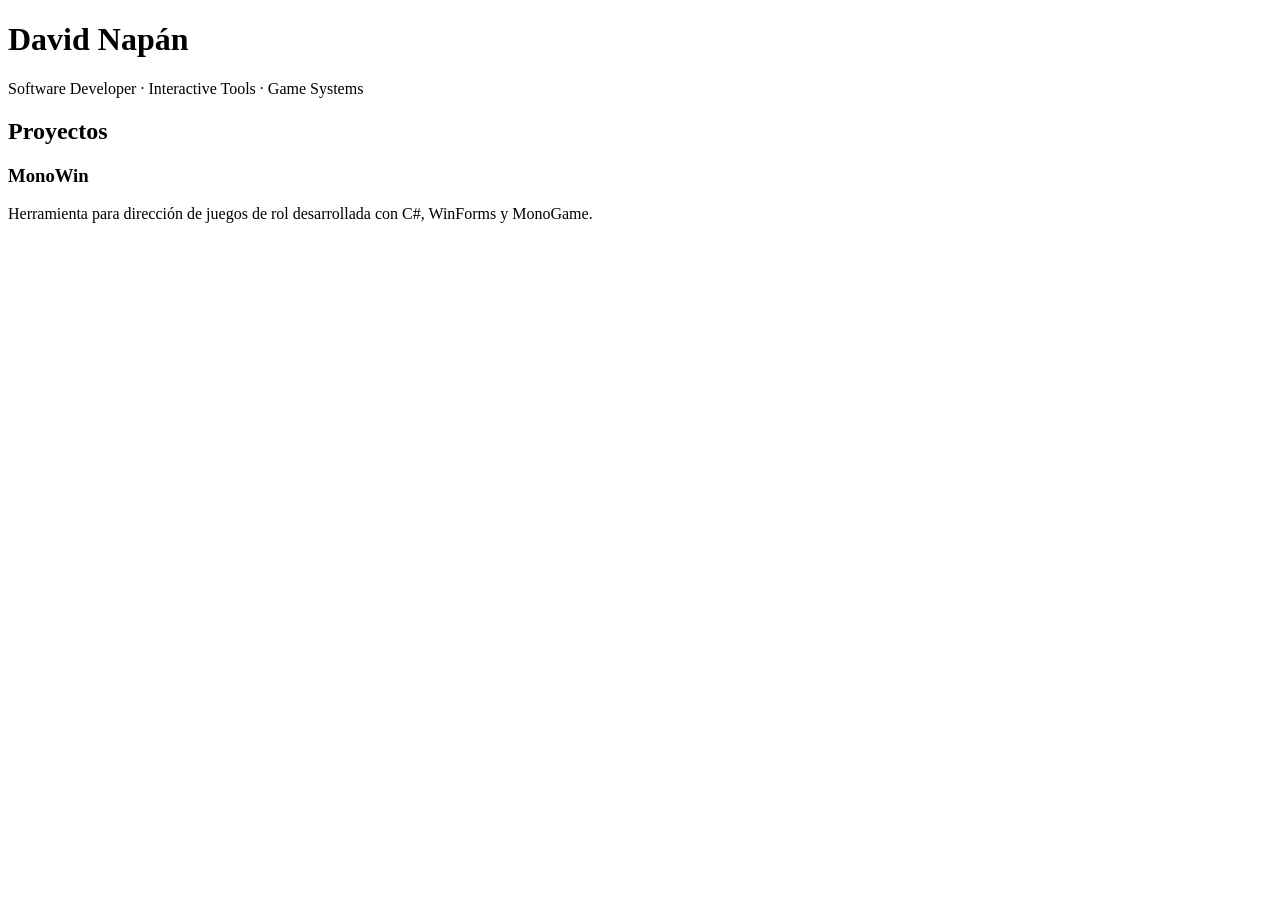
==== index.html @ 49db1dd9 "Create index.html Pantalla inicial" ====
<!DOCTYPE html>
<html lang="es">
<head>
    <meta charset="UTF-8">
    <meta name="viewport" content="width=device-width, initial-scale=1.0">
    <title>David Napán | Software Developer</title>
</head>

<body>

    <h1>David Napán</h1>
    <p>Software Developer · Interactive Tools · Game Systems</p>

    <h2>Proyectos</h2>

    <h3>MonoWin</h3>
    <p>
        Herramienta para dirección de juegos de rol desarrollada
        con C#, WinForms y MonoGame.
    </p>

</body>
</html>
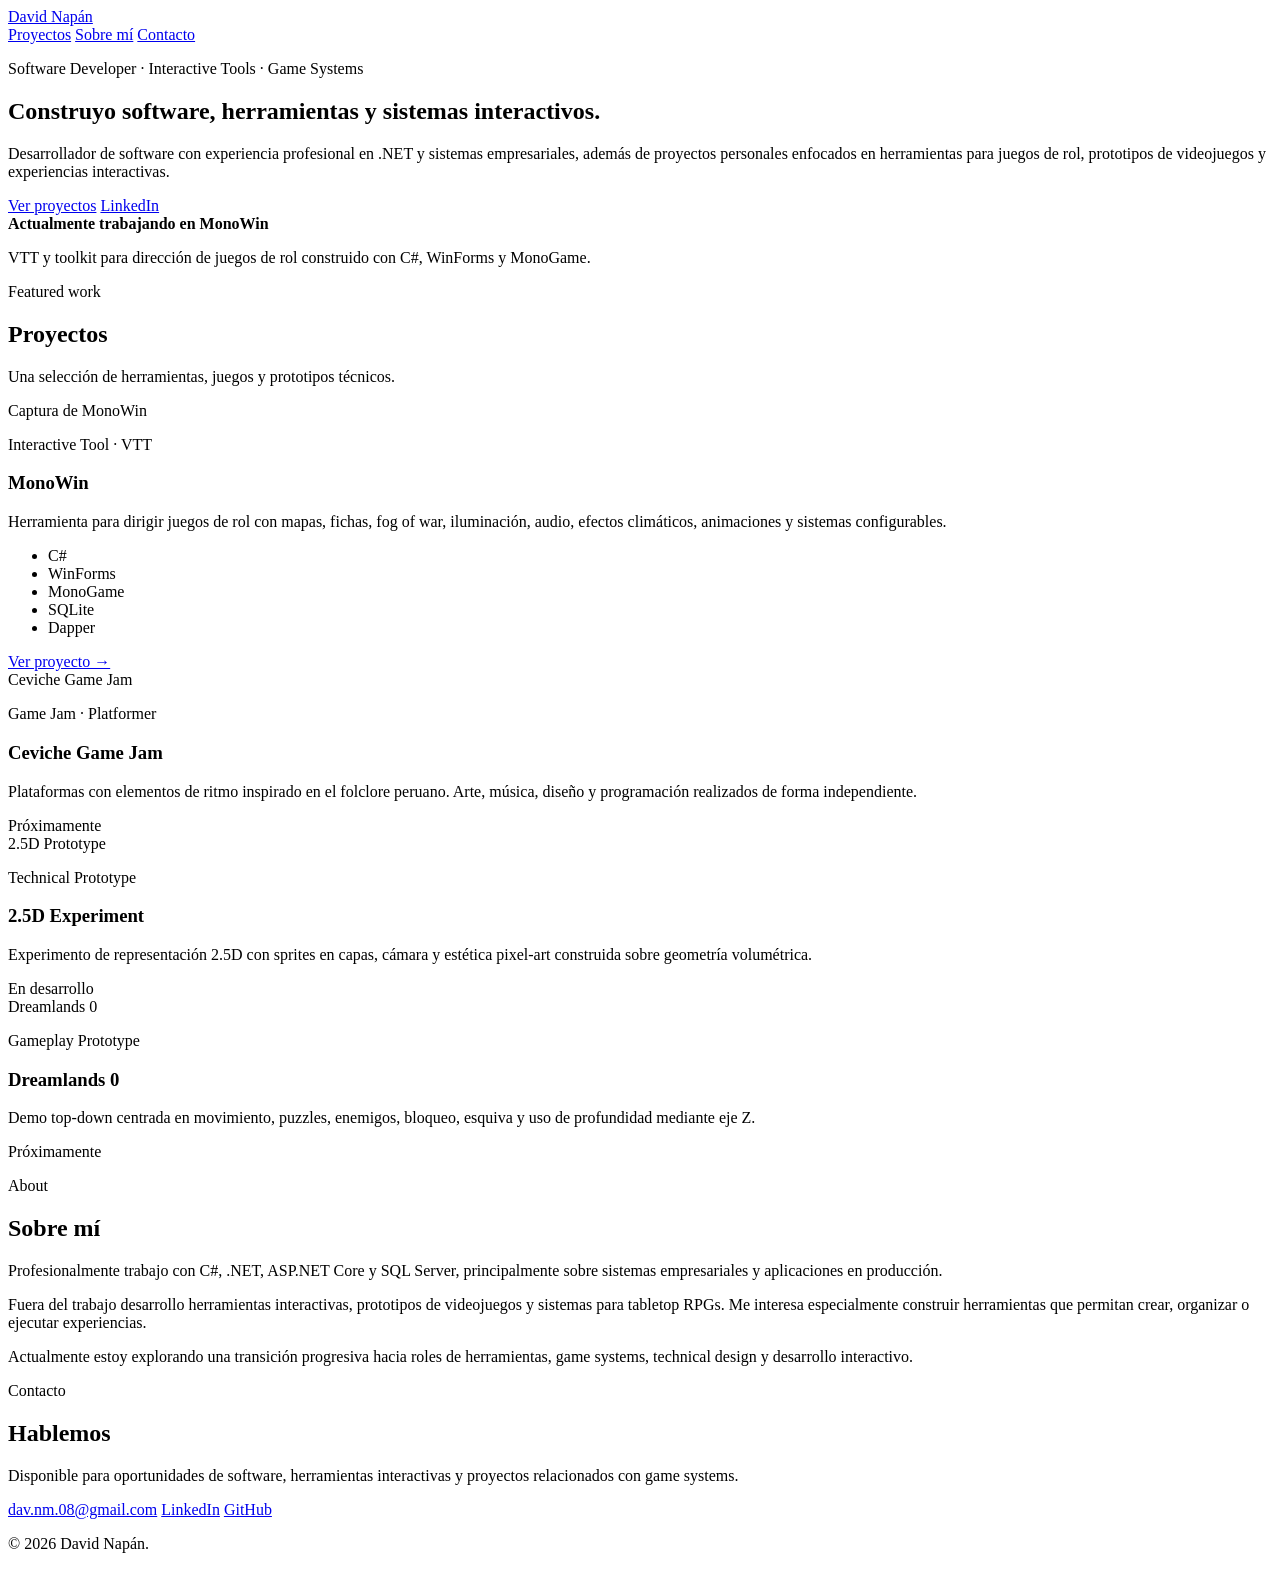
==== commit 9bac00bb: "Update index.html" ====
--- a/index.html
+++ b/index.html
@@ -1,23 +1,158 @@
 <!DOCTYPE html>
 <html lang="es">
 <head>
-    <meta charset="UTF-8">
-    <meta name="viewport" content="width=device-width, initial-scale=1.0">
-    <title>David Napán | Software Developer</title>
+  <meta charset="UTF-8">
+  <meta name="viewport" content="width=device-width, initial-scale=1.0">
+  <meta name="description" content="Portfolio de David Napán: desarrollo de software, herramientas interactivas, game systems y prototipos técnicos.">
+  <title>David Napán | Software Developer</title>
+  <link rel="stylesheet" href="assets/css/style.css">
 </head>
+<body>
+  <header class="site-header">
+    <div class="container nav-wrap">
+      <a class="brand" href="index.html">David Napán</a>
+      <nav class="main-nav">
+        <a href="#projects">Proyectos</a>
+        <a href="#about">Sobre mí</a>
+        <a href="#contact">Contacto</a>
+      </nav>
+    </div>
+  </header>
 
-<body>
+  <main>
+    <section class="hero">
+      <div class="container hero-grid">
+        <div>
+          <p class="eyebrow">Software Developer · Interactive Tools · Game Systems</p>
+          <h1>Construyo software, herramientas y sistemas interactivos.</h1>
+          <p class="hero-copy">
+            Desarrollador de software con experiencia profesional en .NET y sistemas empresariales,
+            además de proyectos personales enfocados en herramientas para juegos de rol,
+            prototipos de videojuegos y experiencias interactivas.
+          </p>
+          <div class="hero-actions">
+            <a class="button primary" href="#projects">Ver proyectos</a>
+            <a class="button secondary" href="#" target="_blank" rel="noopener">LinkedIn</a>
+          </div>
+        </div>
 
-    <h1>David Napán</h1>
-    <p>Software Developer · Interactive Tools · Game Systems</p>
+        <aside class="hero-card">
+          <span class="status-dot"></span>
+          <strong>Actualmente trabajando en MonoWin</strong>
+          <p>VTT y toolkit para dirección de juegos de rol construido con C#, WinForms y MonoGame.</p>
+        </aside>
+      </div>
+    </section>
 
-    <h2>Proyectos</h2>
+    <section class="section" id="projects">
+      <div class="container">
+        <div class="section-heading">
+          <p class="eyebrow">Featured work</p>
+          <h2>Proyectos</h2>
+          <p>Una selección de herramientas, juegos y prototipos técnicos.</p>
+        </div>
 
-    <h3>MonoWin</h3>
-    <p>
-        Herramienta para dirección de juegos de rol desarrollada
-        con C#, WinForms y MonoGame.
-    </p>
+        <div class="project-grid">
+          <article class="project-card featured">
+            <div class="project-image placeholder"><span>Captura de MonoWin</span></div>
+            <div class="project-content">
+              <p class="project-type">Interactive Tool · VTT</p>
+              <h3>MonoWin</h3>
+              <p>
+                Herramienta para dirigir juegos de rol con mapas, fichas, fog of war,
+                iluminación, audio, efectos climáticos, animaciones y sistemas configurables.
+              </p>
+              <ul class="tag-list">
+                <li>C#</li><li>WinForms</li><li>MonoGame</li><li>SQLite</li><li>Dapper</li>
+              </ul>
+              <a class="text-link" href="projects/monowin.html">Ver proyecto →</a>
+            </div>
+          </article>
 
+          <article class="project-card">
+            <div class="project-image placeholder"><span>Ceviche Game Jam</span></div>
+            <div class="project-content">
+              <p class="project-type">Game Jam · Platformer</p>
+              <h3>Ceviche Game Jam</h3>
+              <p>
+                Plataformas con elementos de ritmo inspirado en el folclore peruano.
+                Arte, música, diseño y programación realizados de forma independiente.
+              </p>
+              <span class="coming-soon">Próximamente</span>
+            </div>
+          </article>
+
+          <article class="project-card">
+            <div class="project-image placeholder"><span>2.5D Prototype</span></div>
+            <div class="project-content">
+              <p class="project-type">Technical Prototype</p>
+              <h3>2.5D Experiment</h3>
+              <p>
+                Experimento de representación 2.5D con sprites en capas,
+                cámara y estética pixel-art construida sobre geometría volumétrica.
+              </p>
+              <span class="coming-soon">En desarrollo</span>
+            </div>
+          </article>
+
+          <article class="project-card">
+            <div class="project-image placeholder"><span>Dreamlands 0</span></div>
+            <div class="project-content">
+              <p class="project-type">Gameplay Prototype</p>
+              <h3>Dreamlands 0</h3>
+              <p>
+                Demo top-down centrada en movimiento, puzzles, enemigos,
+                bloqueo, esquiva y uso de profundidad mediante eje Z.
+              </p>
+              <span class="coming-soon">Próximamente</span>
+            </div>
+          </article>
+        </div>
+      </div>
+    </section>
+
+    <section class="section alternate" id="about">
+      <div class="container about-grid">
+        <div>
+          <p class="eyebrow">About</p>
+          <h2>Sobre mí</h2>
+        </div>
+        <div class="about-copy">
+          <p>
+            Profesionalmente trabajo con C#, .NET, ASP.NET Core y SQL Server,
+            principalmente sobre sistemas empresariales y aplicaciones en producción.
+          </p>
+          <p>
+            Fuera del trabajo desarrollo herramientas interactivas, prototipos
+            de videojuegos y sistemas para tabletop RPGs. Me interesa especialmente
+            construir herramientas que permitan crear, organizar o ejecutar experiencias.
+          </p>
+          <p>
+            Actualmente estoy explorando una transición progresiva hacia roles de
+            herramientas, game systems, technical design y desarrollo interactivo.
+          </p>
+        </div>
+      </div>
+    </section>
+
+    <section class="section" id="contact">
+      <div class="container contact-card">
+        <div>
+          <p class="eyebrow">Contacto</p>
+          <h2>Hablemos</h2>
+          <p>Disponible para oportunidades de software, herramientas interactivas y proyectos relacionados con game systems.</p>
+        </div>
+        <div class="contact-links">
+          <a href="mailto:dav.nm.08@gmail.com">dav.nm.08@gmail.com</a>
+          <a href="#" target="_blank" rel="noopener">LinkedIn</a>
+          <a href="https://github.com/Luc3ntyr" target="_blank" rel="noopener">GitHub</a>
+        </div>
+      </div>
+    </section>
+  </main>
+
+  <footer class="site-footer">
+    <div class="container"><p>© 2026 David Napán.</p></div>
+  </footer>
 </body>
 </html>
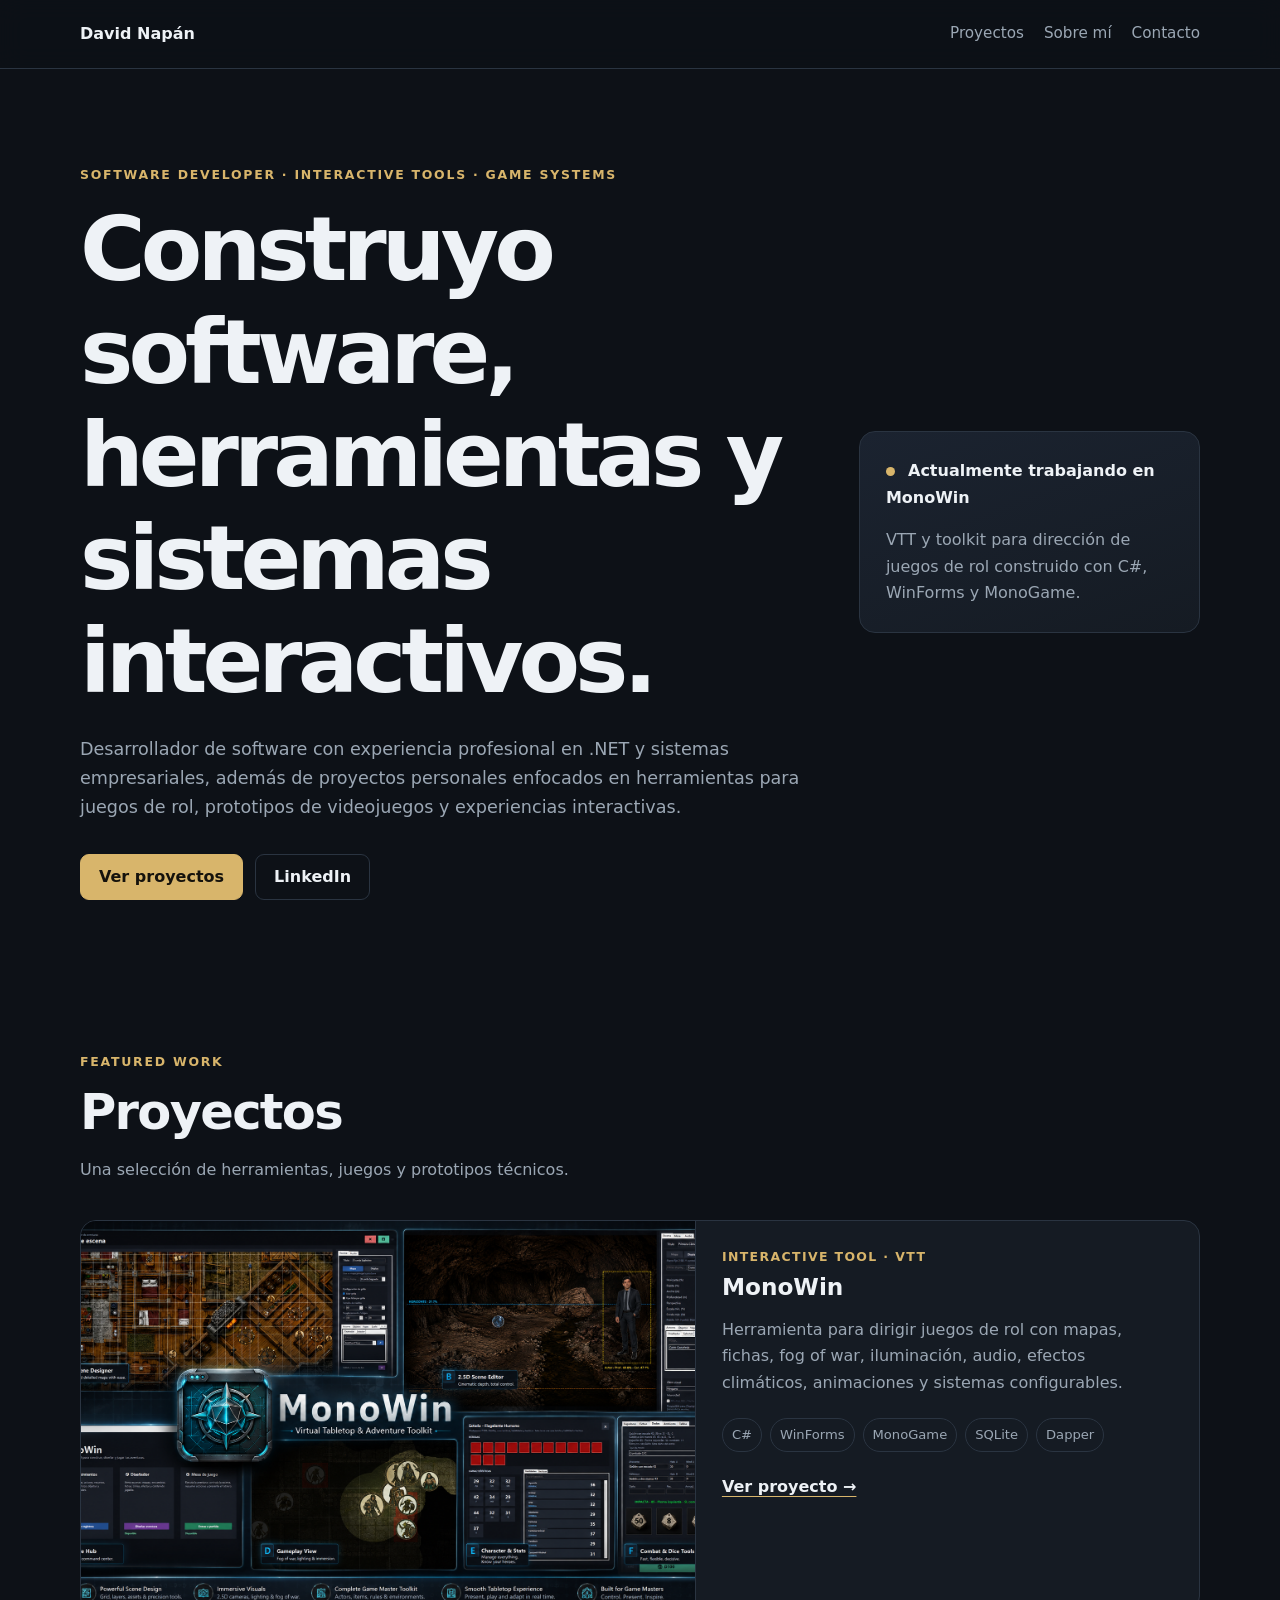
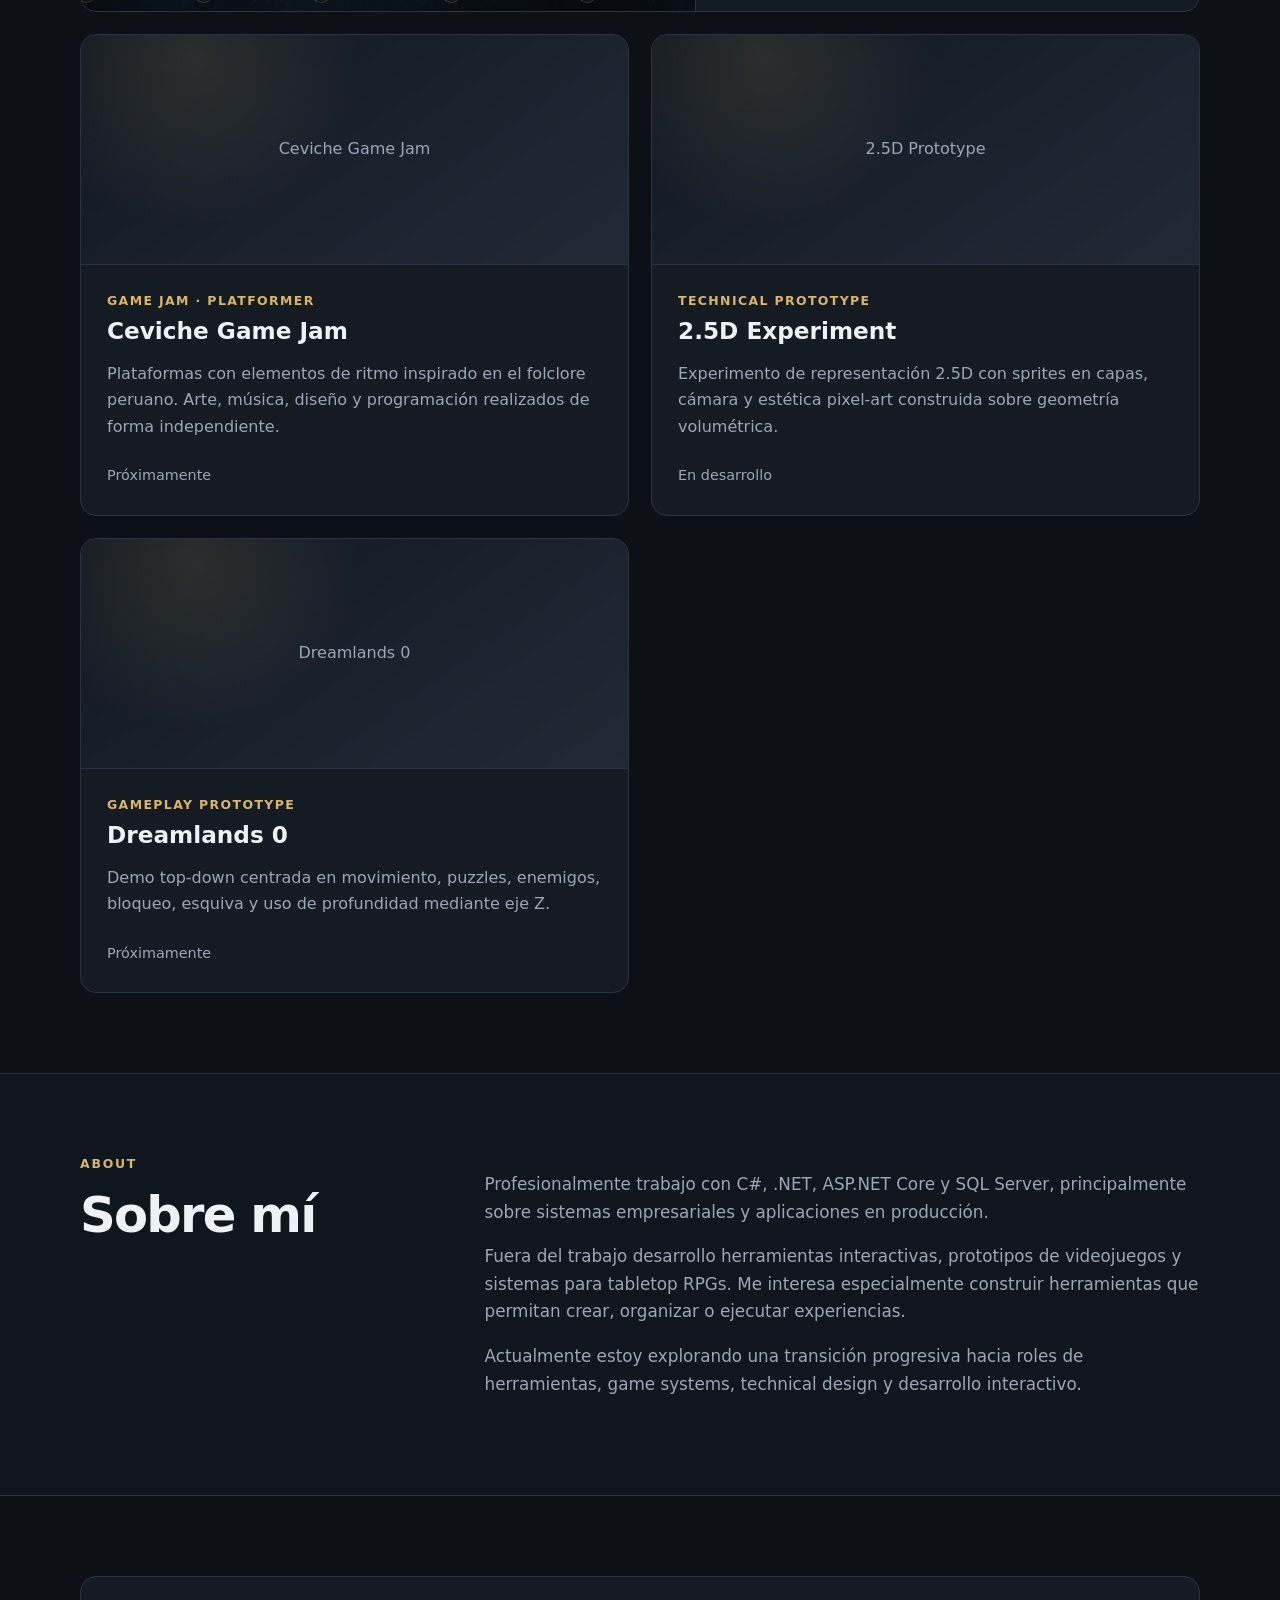
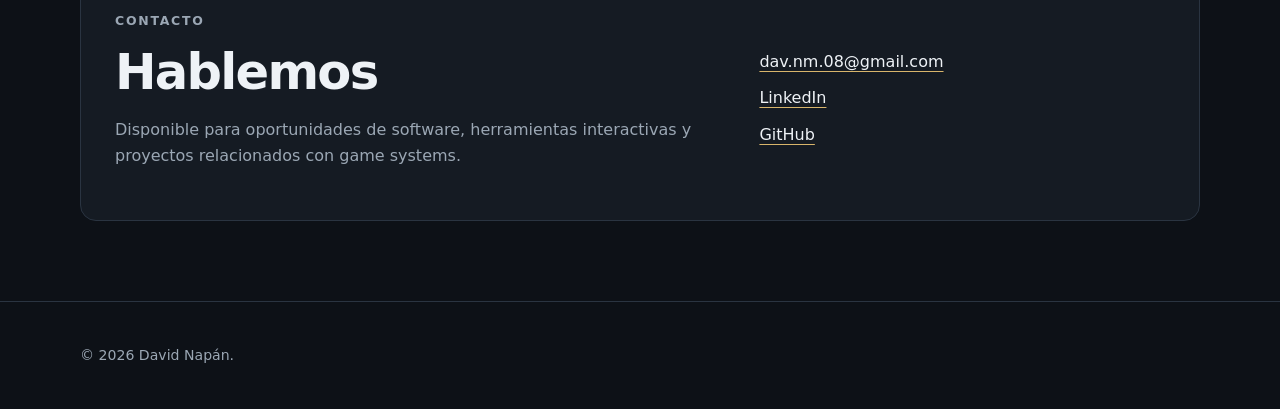
==== commit 86775728: "Update index.html" ====
--- a/index.html
+++ b/index.html
@@ -54,7 +54,7 @@
 
         <div class="project-grid">
           <article class="project-card featured">
-            <div class="project-image placeholder"><span>Captura de MonoWin</span></div>
+            <img class="project-image" src="assets/image/monowinCover.png" alt="MonoWin virtual tabletop en funcionamiento">
             <div class="project-content">
               <p class="project-type">Interactive Tool · VTT</p>
               <h3>MonoWin</h3>
--- a/assets/css/style.css
+++ b/assets/css/style.css
@@ -0,0 +1,206 @@
+
+:root {
+  --bg: #0d1117;
+  --surface: #151b23;
+  --surface-soft: #1b2330;
+  --text: #eef2f6;
+  --muted: #9ba7b4;
+  --line: #2a3441;
+  --accent: #d8b56b;
+  --accent-soft: rgba(216, 181, 107, 0.12);
+  --max-width: 1120px;
+}
+
+* { box-sizing: border-box; }
+html { scroll-behavior: smooth; }
+body {
+  margin: 0;
+  font-family: Inter, ui-sans-serif, system-ui, -apple-system, BlinkMacSystemFont, "Segoe UI", sans-serif;
+  background: var(--bg);
+  color: var(--text);
+  line-height: 1.65;
+}
+a { color: inherit; }
+img { max-width: 100%; display: block; }
+.container { width: min(calc(100% - 40px), var(--max-width)); margin-inline: auto; }
+
+.site-header {
+  position: sticky;
+  top: 0;
+  z-index: 10;
+  background: rgba(13, 17, 23, 0.92);
+  border-bottom: 1px solid var(--line);
+  backdrop-filter: blur(12px);
+}
+.nav-wrap {
+  min-height: 68px;
+  display: flex;
+  align-items: center;
+  justify-content: space-between;
+  gap: 24px;
+}
+.brand { font-weight: 700; text-decoration: none; }
+.main-nav { display: flex; gap: 20px; }
+.main-nav a { color: var(--muted); text-decoration: none; font-size: .95rem; }
+.main-nav a:hover { color: var(--text); }
+
+.hero { padding: 96px 0 72px; }
+.hero-grid {
+  display: grid;
+  grid-template-columns: minmax(0, 1.5fr) minmax(280px, .7fr);
+  gap: 48px;
+  align-items: center;
+}
+.eyebrow {
+  margin: 0 0 12px;
+  color: var(--accent);
+  font-size: .78rem;
+  font-weight: 700;
+  text-transform: uppercase;
+  letter-spacing: .14em;
+}
+h1, h2, h3 { margin-top: 0; line-height: 1.15; }
+h1 { max-width: 820px; margin-bottom: 22px; font-size: clamp(2.8rem, 7vw, 5.7rem); letter-spacing: -.055em; }
+h2 { margin-bottom: 12px; font-size: clamp(2rem, 4vw, 3.1rem); letter-spacing: -.035em; }
+h3 { margin-bottom: 12px; font-size: 1.45rem; }
+.hero-copy { max-width: 720px; margin: 0; color: var(--muted); font-size: 1.1rem; }
+.hero-actions { display: flex; flex-wrap: wrap; gap: 12px; margin-top: 32px; }
+.button {
+  display: inline-flex;
+  align-items: center;
+  min-height: 46px;
+  padding: 0 18px;
+  border: 1px solid var(--line);
+  border-radius: 9px;
+  text-decoration: none;
+  font-weight: 650;
+}
+.button.primary { background: var(--accent); color: #15120c; border-color: var(--accent); }
+.button.secondary { background: transparent; }
+.hero-card {
+  padding: 26px;
+  border: 1px solid var(--line);
+  border-radius: 16px;
+  background: linear-gradient(160deg, var(--surface-soft), var(--surface));
+}
+.status-dot {
+  display: inline-block;
+  width: 9px;
+  height: 9px;
+  margin-right: 8px;
+  border-radius: 50%;
+  background: var(--accent);
+}
+.hero-card p { margin: 16px 0 0; color: var(--muted); }
+
+.section { padding: 80px 0; }
+.section.alternate { border-block: 1px solid var(--line); background: #10161e; }
+.section-heading { max-width: 680px; margin-bottom: 36px; }
+.section-heading > p:last-child, .about-copy, .contact-card p { color: var(--muted); }
+
+.project-grid { display: grid; grid-template-columns: repeat(2, minmax(0, 1fr)); gap: 22px; }
+.project-card { overflow: hidden; border: 1px solid var(--line); border-radius: 16px; background: var(--surface); }
+.project-card.featured {
+  grid-column: 1 / -1;
+  display: grid;
+  grid-template-columns: minmax(0, 1.1fr) minmax(320px, .9fr);
+}
+.project-image {
+  min-height: 230px;
+  border-bottom: 1px solid var(--line);
+  background-position: center;
+  background-size: cover;
+  object-fit: cover;
+  width: 100%;
+}
+.project-card.featured .project-image {
+  min-height: 390px;
+  height: 100%;
+  border-right: 1px solid var(--line);
+  border-bottom: 0;
+}
+.placeholder {
+  display: grid;
+  place-items: center;
+  padding: 30px;
+  background: radial-gradient(circle at 20% 10%, var(--accent-soft), transparent 35%), linear-gradient(145deg, #111822, #202a36);
+  color: var(--muted);
+}
+.project-content { padding: 26px; }
+.project-content p { color: var(--muted); }
+.project-type {
+  margin-top: 0;
+  margin-bottom: 7px;
+  color: var(--accent) !important;
+  font-size: .78rem;
+  font-weight: 700;
+  text-transform: uppercase;
+  letter-spacing: .11em;
+}
+.tag-list { display: flex; flex-wrap: wrap; gap: 8px; margin: 22px 0; padding: 0; list-style: none; }
+.tag-list li { padding: 5px 9px; border: 1px solid var(--line); border-radius: 999px; color: var(--muted); font-size: .82rem; }
+.text-link { color: var(--text); font-weight: 700; text-decoration-color: var(--accent); text-underline-offset: 4px; }
+.coming-soon { display: inline-block; margin-top: 8px; color: var(--muted); font-size: .9rem; }
+
+.about-grid { display: grid; grid-template-columns: minmax(220px, .65fr) minmax(0, 1.35fr); gap: 60px; }
+.about-copy { max-width: 760px; font-size: 1.05rem; }
+
+.contact-card {
+  display: grid;
+  grid-template-columns: minmax(0, 1.2fr) minmax(250px, .8fr);
+  gap: 36px;
+  padding: 34px;
+  border: 1px solid var(--line);
+  border-radius: 16px;
+  background: var(--surface);
+}
+.contact-links { display: flex; flex-direction: column; align-items: flex-start; justify-content: center; gap: 10px; }
+.contact-links a { text-decoration-color: var(--accent); text-underline-offset: 4px; }
+
+.site-footer { padding: 28px 0; border-top: 1px solid var(--line); color: var(--muted); font-size: .88rem; }
+
+.project-page { padding: 72px 0 90px; }
+.project-hero { max-width: 850px; margin-bottom: 42px; }
+.project-hero .lead { color: var(--muted); font-size: 1.15rem; }
+.project-meta { display: flex; flex-wrap: wrap; gap: 10px; margin-top: 24px; }
+.project-meta span { padding: 6px 10px; border: 1px solid var(--line); border-radius: 999px; color: var(--muted); font-size: .85rem; }
+.project-section { max-width: 860px; margin-top: 52px; }
+.project-section p, .project-section li { color: var(--muted); }
+.project-section ul { padding-left: 20px; }
+.showcase-placeholder {
+  min-height: 440px;
+  display: grid;
+  place-items: center;
+  margin-top: 34px;
+  padding: 30px;
+  border: 1px solid var(--line);
+  border-radius: 16px;
+  background: radial-gradient(circle at 80% 10%, var(--accent-soft), transparent 30%), linear-gradient(145deg, #111822, #202a36);
+  color: var(--muted);
+  text-align: center;
+}
+.back-link { display: inline-block; margin-bottom: 34px; color: var(--muted); text-decoration: none; }
+.back-link:hover { color: var(--text); }
+
+@media (max-width: 780px) {
+  .main-nav { display: none; }
+  .hero { padding-top: 72px; }
+  .hero-grid, .about-grid, .contact-card, .project-card.featured { grid-template-columns: 1fr; }
+  .project-grid { grid-template-columns: 1fr; }
+  .project-card.featured { grid-column: auto; }
+  .project-card.featured .project-image { min-height: 260px; border-right: 0; border-bottom: 1px solid var(--line); }
+  .section { padding: 62px 0; }
+}
+.video-showcase {
+    margin-top: 34px;
+    overflow: hidden;
+    border: 1px solid var(--line);
+    border-radius: 16px;
+    background: #000;
+}
+
+.video-showcase video {
+    display: block;
+    width: 100%;
+    height: auto;
+}
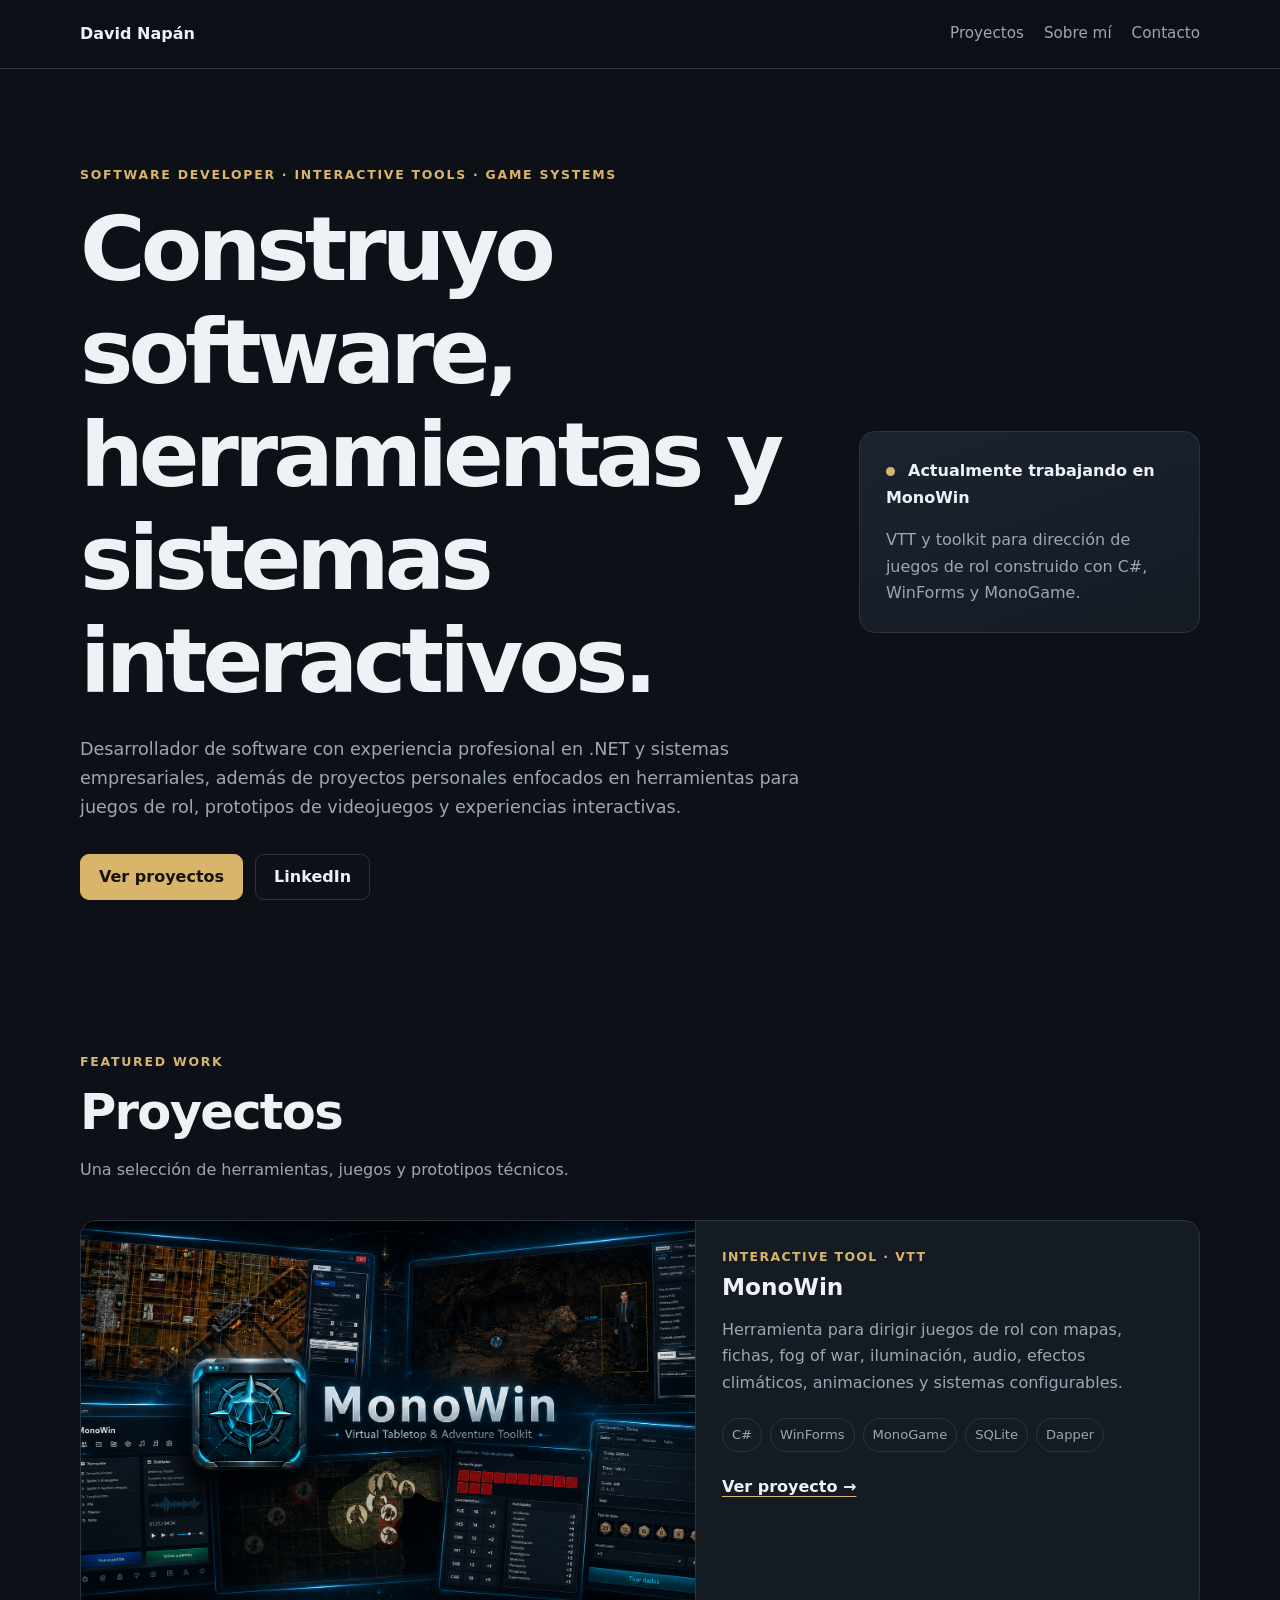
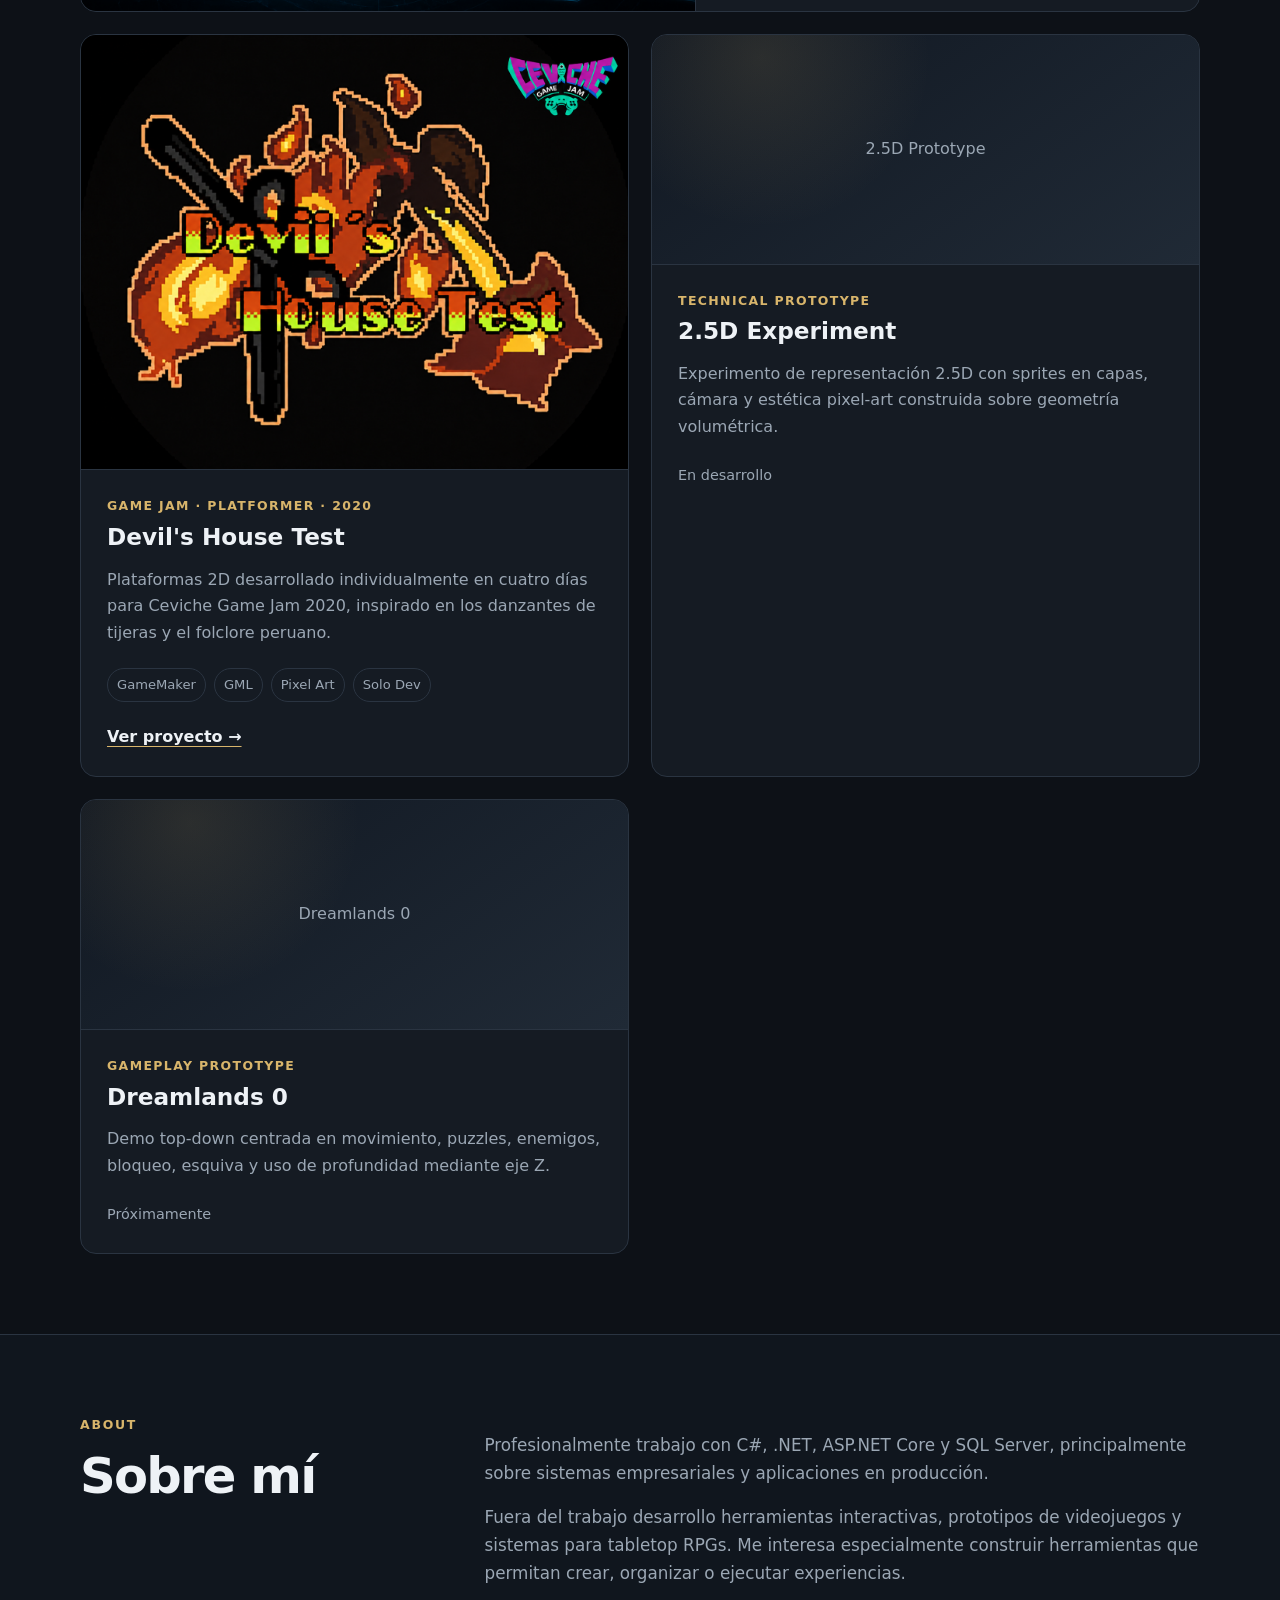
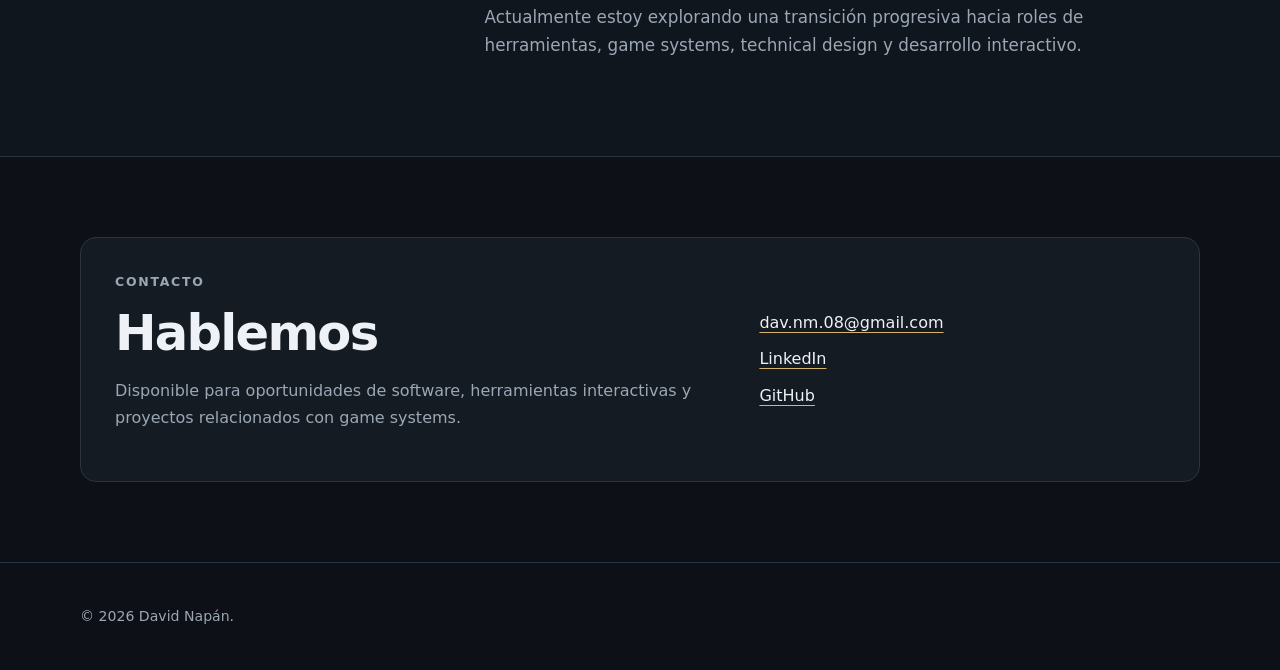
==== commit 0750b51c: "Update index.html" ====
--- a/index.html
+++ b/index.html
@@ -70,15 +70,32 @@
           </article>
 
           <article class="project-card">
-            <div class="project-image placeholder"><span>Ceviche Game Jam</span></div>
+            <img
+              class="project-image"
+              src="assets/image/devilLogo.png"
+              alt="Devil's House Test - Ceviche Game Jam 2020">
+          
             <div class="project-content">
-              <p class="project-type">Game Jam · Platformer</p>
-              <h3>Ceviche Game Jam</h3>
+              <p class="project-type">Game Jam · Platformer · 2020</p>
+          
+              <h3>Devil's House Test</h3>
+          
               <p>
-                Plataformas con elementos de ritmo inspirado en el folclore peruano.
-                Arte, música, diseño y programación realizados de forma independiente.
+                Plataformas 2D desarrollado individualmente en cuatro días para
+                Ceviche Game Jam 2020, inspirado en los danzantes de tijeras
+                y el folclore peruano.
               </p>
-              <span class="coming-soon">Próximamente</span>
+          
+              <ul class="tag-list">
+                <li>GameMaker</li>
+                <li>GML</li>
+                <li>Pixel Art</li>
+                <li>Solo Dev</li>
+              </ul>
+          
+              <a class="text-link" href="projects/devils-house.html">
+                Ver proyecto →
+              </a>
             </div>
           </article>
 
